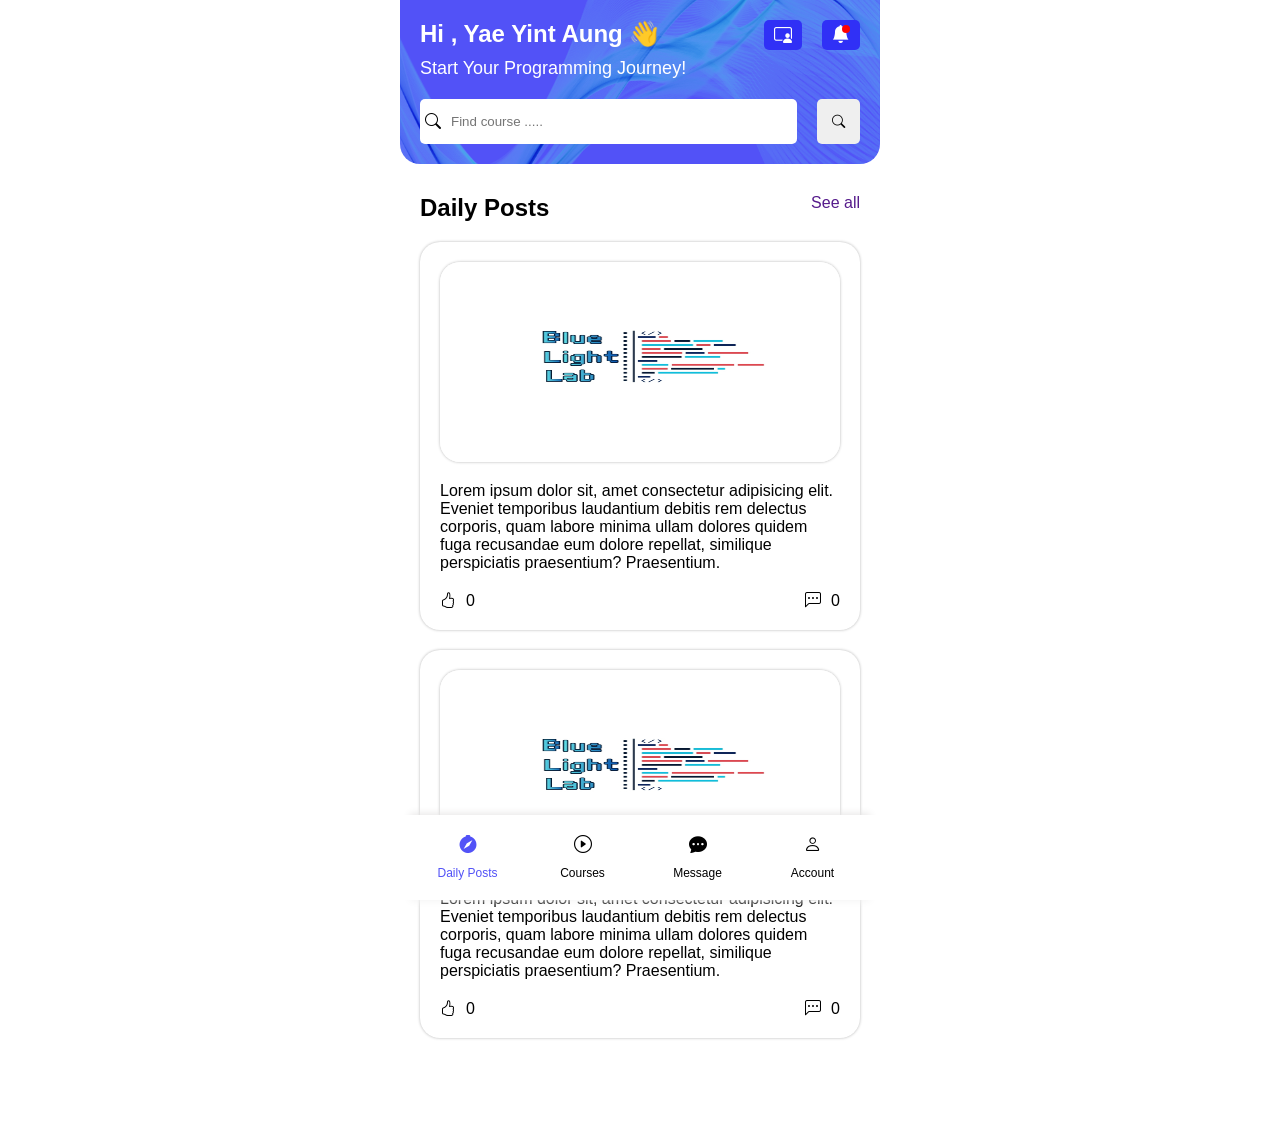
==== index.html @ 75a81de6 "Add files via upload" ====
<!DOCTYPE html>

<html lang="en">
    <head>
        <meta charset="UTF-8">
        <meta name="viewport" content="width=device-width, initial-scale=1.0">
        <title>Blue Light Lab</title>
        <link rel="stylesheet" href="./style.css">
        <link rel="shortcut icon"
            href="./img/Dark Blue Minimalist  Modern Technology Instagram Post.jpg"
            type="image/x-icon">
        <link rel="stylesheet"
            href="https://cdn.jsdelivr.net/npm/bootstrap-icons@1.13.1/font/bootstrap-icons.min.css">
    </head>

    <body>
        <main>
            <nav>
                <section class="nav-top-sec">
                    <div class="nav-top-left">
                        <h2>Hi , Yae Yint Aung 👋</h2>
                        <p>Start Your Programming Journey!</p>
                    </div>

                    <div class="nav-top-right">
                        <i class="bi bi-person-video3"></i>
                        <div class="noti">
                            <i class="bi bi-bell-fill">
                            </i>
                            <span></span>
                        </div>
                    </div>
                </section>
                <form class="nav-bottom-sec">
                    <div class="search">
                        <i class="bi bi-search"></i>
                        <input type="search" name id
                            placeholder="Find course .....">
                    </div>

                    <button><i class="bi bi-search"></i></button>

                </form>
            </nav>
            <section class="daily-posts">
                <div class="daily-top">
                    <h2>Daily Posts</h2>
                    <a href>See all</a>
                </div>

                <div class="daily-main">
                    <div class="post">
                        <img
                            src="img/Dark Blue Minimalist  Modern Technology Instagram Post.jpg"
                            alt>

                        <p>
                            Lorem ipsum dolor sit, amet consectetur adipisicing
                            elit. Eveniet temporibus laudantium debitis rem
                            delectus corporis, quam labore minima ullam dolores
                            quidem fuga recusandae eum dolore repellat,
                            similique perspiciatis praesentium? Praesentium.
                        </p>

                        <div class="post-info">
                            <div>
                                <i class="bi bi-hand-thumbs-up"></i>
                                <p>0</p>
                            </div>
                            <div>
                                <i class="bi bi-chat-left-dots"></i>
                                <p>0</p>
                            </div>

                        </div>
                    </div>
                    <div class="post course">
                        <img
                            src="img/Dark Blue Minimalist  Modern Technology Instagram Post.jpg"
                            alt>

                        <p>
                            Lorem ipsum dolor sit, amet consectetur adipisicing
                            elit. Eveniet temporibus laudantium debitis rem
                            delectus corporis, quam labore minima ullam dolores
                            quidem fuga recusandae eum dolore repellat,
                            similique perspiciatis praesentium? Praesentium.
                        </p>

                        <div class="post-info">
                            <div>
                                <i class="bi bi-hand-thumbs-up"></i>
                                <p>0</p>
                            </div>
                            <div>
                                <i class="bi bi-chat-left-dots"></i>
                                <p>0</p>
                            </div>

                        </div>
                    </div>
                </div>
            </section>

            <footer>
                <a class="active">
                    <i class="bi bi-compass-fill"></i>
                    <span>Daily Posts</span>
                </a>
                <a>
                    <i class="bi bi-play-circle"></i>
                    <span>Courses</span>
                </a>
                <a>
                    <i class="bi bi-chat-dots-fill"></i>
                    <span>Message</span>
                </a>
                <a>
                    <i class="bi bi-person"></i>
                    <span>Account</span>
                </a>
            </footer>
        </main>
    </body>

</html>
---- style.css ----
*{
    margin: 0;
    padding: 0;
    box-sizing: border-box;
    font-family: sans-serif;
}
body{
    display: flex;
    flex-direction: row;
    justify-content: center;
}
a{
    text-decoration: none;
}
main{
    flex: 1;
    max-width: 480px;
    height: 100vh;
    width: 100%;
    position: relative;
}
/* Nav Bar */
nav{
    width: 100%;
    max-width: 480px;
    height: fit-content;
    
    background: rgb(82, 82, 247) url(img/pngwing.com\ \(1\).png) right no-repeat;
    background-size: 500px;
    border-bottom-left-radius: 20px;
    border-bottom-right-radius: 20px;
    padding: 20px;
    display: flex;
    flex-direction: column;
    gap: 20px;
    position: sticky;
    top: 0;
    z-index: 100;
}

.nav-top-sec{
    display: flex;
    flex-direction: row;
    justify-content: space-between;
    width: 100%;
    color: white;
}

.nav-top-left{
    display: flex;
    flex-direction: column;
    gap: 10px;
}

.nav-top-left p,.nav-top-right i{
    font-size: 18px;
}

.nav-top-right{
    display: flex;
    flex-direction: row;
    gap: 20px;
}

.nav-top-right i{
    height: 50%;
    padding:  5px 10px;
    background-color: rgb(48, 48, 246);
    border-radius: 5px;
    position: relative;
    max-height: 31px;
}
.noti{
    display: flex;
    position: relative;
}
.noti span{
    display: block;
    width: 8px;
    height: 8px;
    background-color: red;
    position: absolute;
    top: 5px;
    right: 10px;
    border-radius: 50%;
}

.nav-bottom-sec{
    display: flex;
    flex-direction: row;
    gap: 20px;
    flex-wrap: wrap;
}

.search{
    display: flex;
    background-color: white;
    flex: 1;
    align-items: center;
    padding: 5px;
    border-radius: 5px;
}

.search input{
    flex: 1;
    padding: 5px 10px;
    border: none;
    outline: none;
    background-color: transparent;
    width: 0;
}

.nav-bottom-sec button{
    padding: 15px;
    border: none;
    border-radius: 5px;
}

/* Footer */

footer{
    width: 100%;
    max-width: 480px;
    background-color: white;
    padding: 20px;
    height: fit-content;
    display: flex;
    flex-direction: row;
    gap: 20px;
    position: sticky;
    bottom: 0;
    box-shadow: 
         0px 11px 8px -10px #f3f3f3,
         0px -11px 8px -10px #e5e4e4; 
    border-top-left-radius: 5px;
    border-top-right-radius: 5px;
    z-index: 100;
}

footer a{
    display: flex;
    flex-direction: column;
    justify-content: flex-start;
    align-items: center;
    flex: 1;
    gap: 10px;
    text-decoration: none;
    transition: all 0.3s;
}
footer i{
    font-size: 18px;
}
footer a.active{
    color: rgb(82, 82, 247);
}
footer span{
    font-size: 12px;
    text-align: center;
}

footer a:hover{
    color: rgb(82, 82, 247);
}
/* Daily Posts */
.daily-posts{
    width: 100%;
    padding: 10px 20px;

}
.daily-top{
    margin: 20px 0px;
    display: flex;
    justify-content: space-between;
    
}
.daily-main{
    display: flex;
    flex-direction: column;
    gap: 20px;
}
.post{
    display: flex;
    flex-direction: column;
    gap: 20px;
    border-radius: 20px;
    box-shadow: 0px 0px 3px rgba(0,0,0,0.3);
    padding: 20px;
}
.post img{
    width: 100%;
    height: 200px;
    border-radius: 20px;
    box-shadow: 0px 0px 3px rgba(0,0,0,0.3);
}
.post-info{
    display: flex;
    flex-direction: row;
    justify-content: space-between;
}
.post-info div{
    display: flex;
    gap: 10px;
}
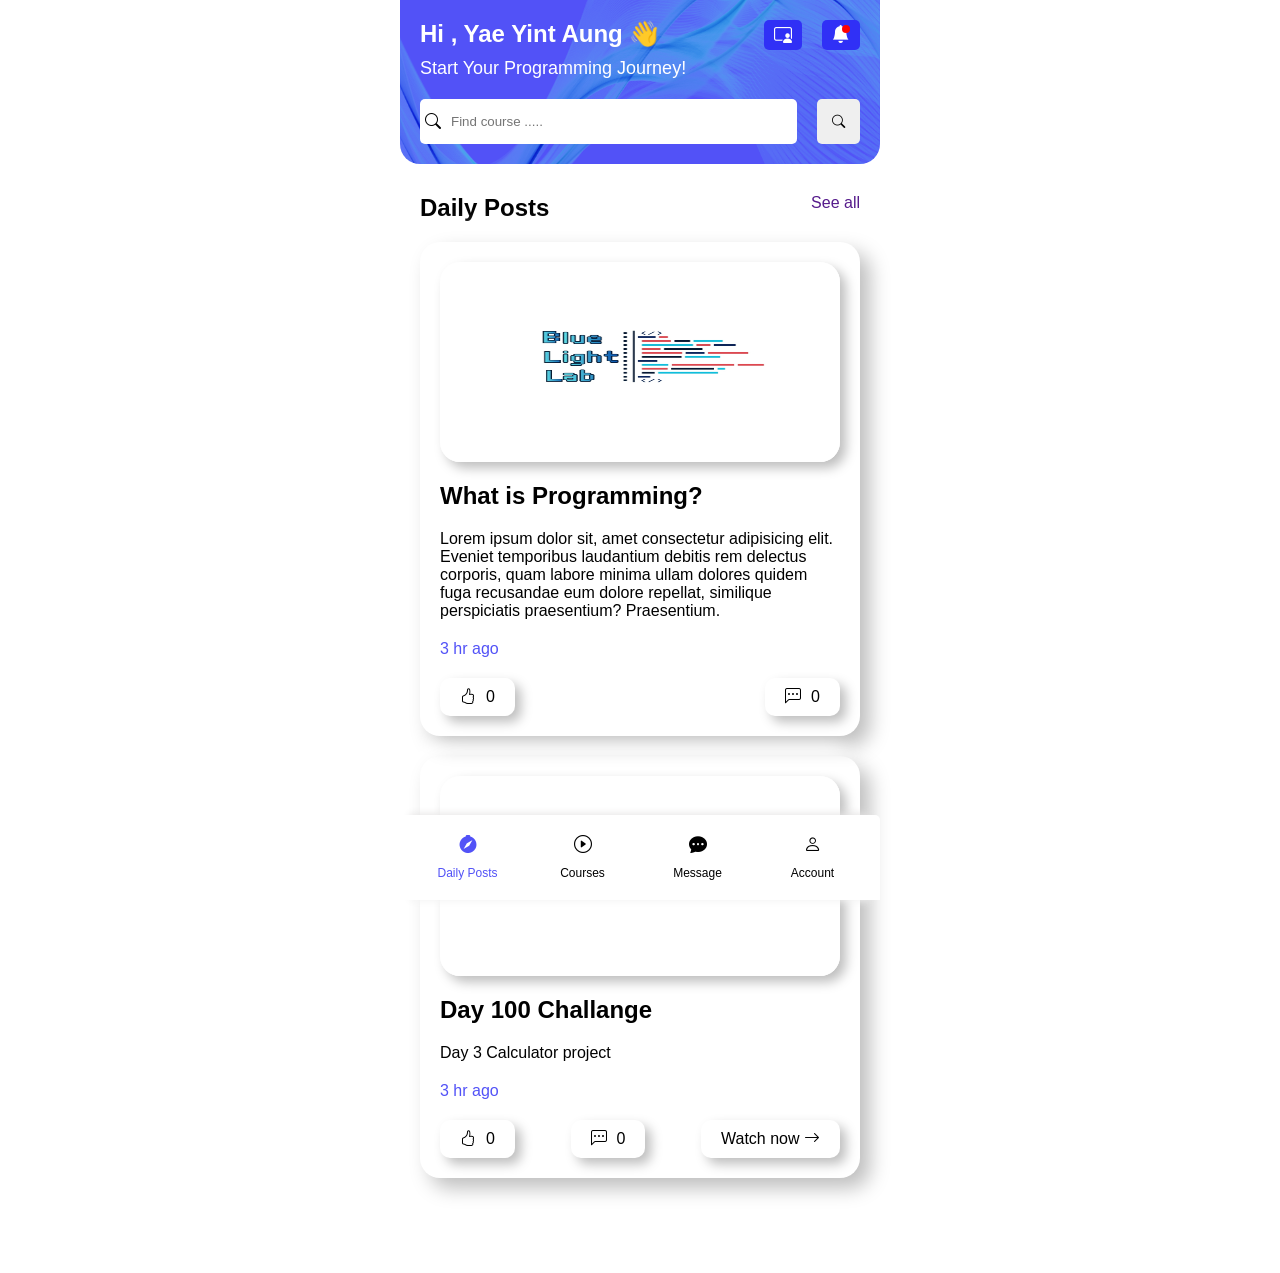
==== commit e0606cab: "Update index.html" ====
--- a/index.html
+++ b/index.html
@@ -53,13 +53,18 @@
                         <img
                             src="img/Dark Blue Minimalist  Modern Technology Instagram Post.jpg"
                             alt>
-
+                        <h2>
+                            What is Programming?
+                        </h2>
                         <p>
                             Lorem ipsum dolor sit, amet consectetur adipisicing
                             elit. Eveniet temporibus laudantium debitis rem
                             delectus corporis, quam labore minima ullam dolores
                             quidem fuga recusandae eum dolore repellat,
                             similique perspiciatis praesentium? Praesentium.
+                        </p>
+                        <p class="time">
+                            3 hr ago
                         </p>
 
                         <div class="post-info">
@@ -74,17 +79,18 @@
 
                         </div>
                     </div>
-                    <div class="post course">
+                    <div class="post-video">
                         <img
                             src="img/Dark Blue Minimalist  Modern Technology Instagram Post.jpg"
                             alt>
-
+                        <h2>
+                            Day 100 Challange
+                        </h2>
                         <p>
-                            Lorem ipsum dolor sit, amet consectetur adipisicing
-                            elit. Eveniet temporibus laudantium debitis rem
-                            delectus corporis, quam labore minima ullam dolores
-                            quidem fuga recusandae eum dolore repellat,
-                            similique perspiciatis praesentium? Praesentium.
+                            Day 3 Calculator project
+                        </p>
+                        <p class="time">
+                            3 hr ago
                         </p>
 
                         <div class="post-info">
@@ -97,10 +103,14 @@
                                 <p>0</p>
                             </div>
 
+                            <a href="">Watch now <i class="bi bi-arrow-right"></i></a>
+
                         </div>
                     </div>
                 </div>
             </section>
+
+           
 
             <footer>
                 <a class="active">
@@ -123,4 +133,4 @@
         </main>
     </body>
 
-</html>+</html>
--- a/style.css
+++ b/style.css
@@ -99,6 +99,7 @@
     align-items: center;
     padding: 5px;
     border-radius: 5px;
+    
 }
 
 .search input{
@@ -108,6 +109,7 @@
     outline: none;
     background-color: transparent;
     width: 0;
+    
 }
 
 .nav-bottom-sec button{
@@ -178,26 +180,52 @@
     flex-direction: column;
     gap: 20px;
 }
-.post{
+.post,.post-video{
     display: flex;
     flex-direction: column;
     gap: 20px;
     border-radius: 20px;
-    box-shadow: 0px 0px 3px rgba(0,0,0,0.3);
+    box-shadow: 
+    10px 10px 20px #bebebe,
+    -10px -10px 20px #ffffff;
+
     padding: 20px;
 }
-.post img{
+
+.post img,.post-video img{
     width: 100%;
     height: 200px;
     border-radius: 20px;
-    box-shadow: 0px 0px 3px rgba(0,0,0,0.3);
-}
+    box-shadow: 
+    6px 6px 12px #bebebe,
+    -6px -6px 12px #ffffff;
+}
+.post-video a{
+    color: inherit;
+    box-shadow: 
+    6px 6px 12px #bebebe,
+    -6px -6px 12px #ffffff;
+    padding: 10px 20px;
+    border-radius: 10px;
+    transition: all 0.3s;
+}
+
 .post-info{
     display: flex;
     flex-direction: row;
     justify-content: space-between;
 }
 .post-info div{
+    box-shadow: 
+    6px 6px 12px #bebebe,
+    -6px -6px 12px #ffffff;
+    padding: 10px 20px;
+    border-radius: 10px;
+}
+.post-info div{
     display: flex;
     gap: 10px;
-}+}
+.time{
+    color: rgb(82, 82, 247);
+}
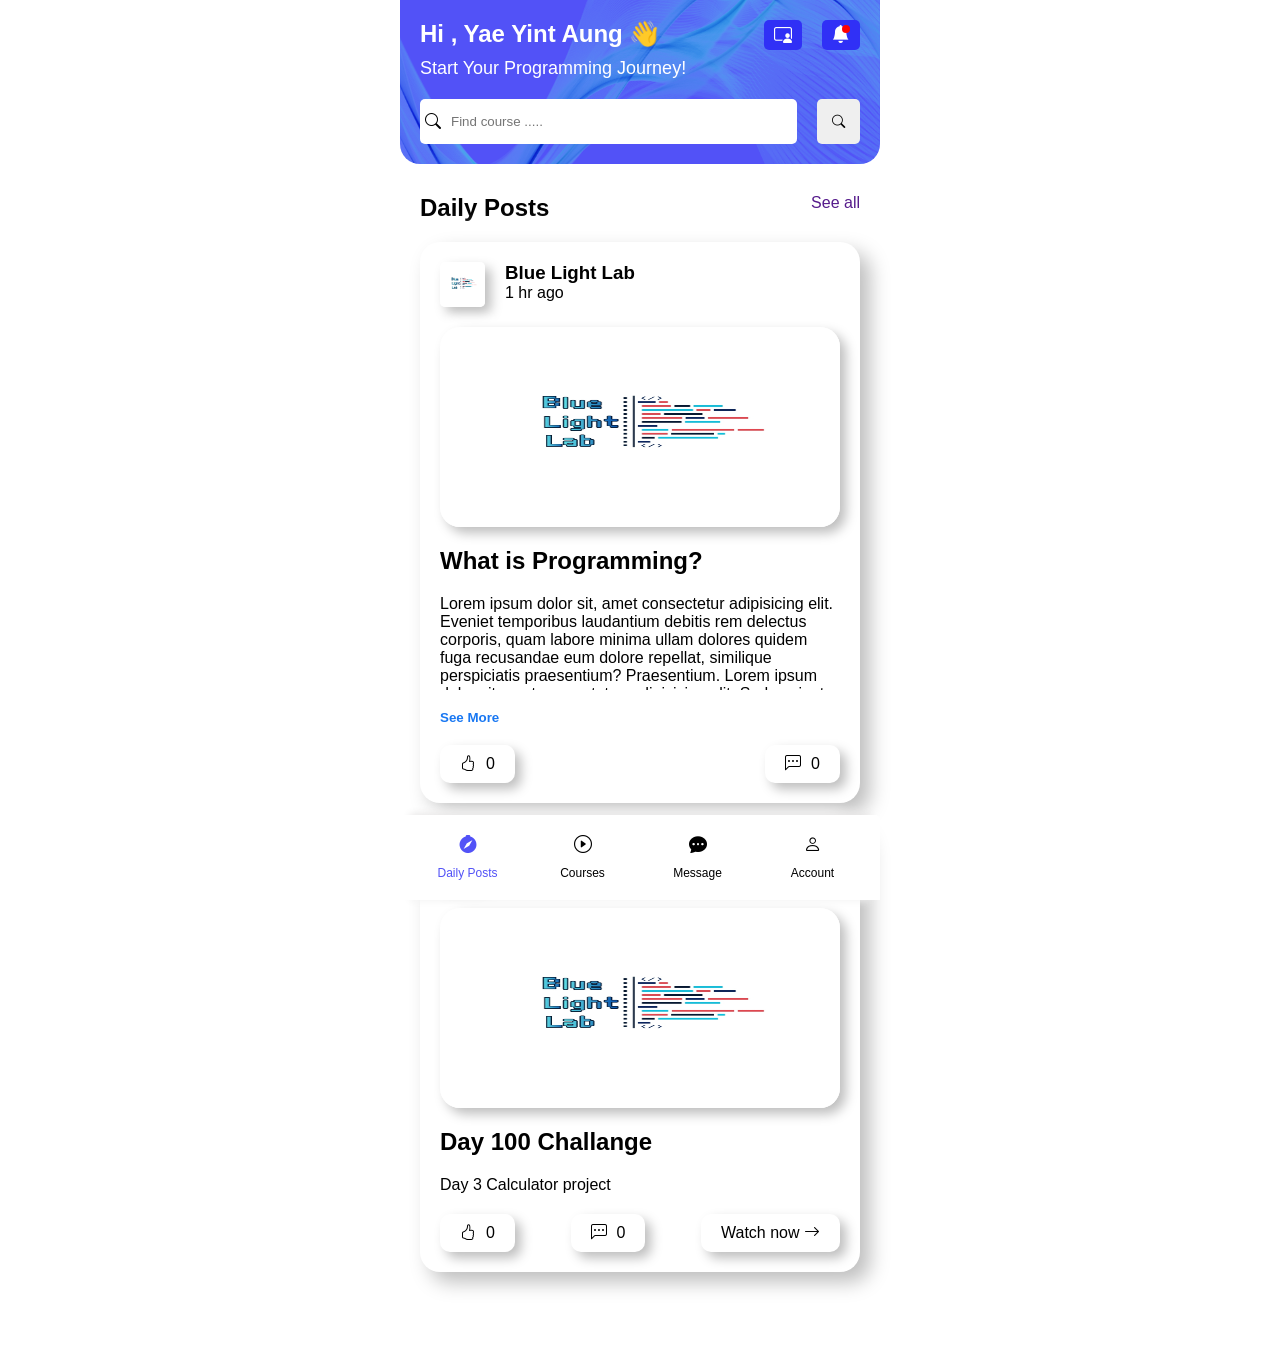
==== commit 21cf58f8: "Update index.html" ====
--- a/index.html
+++ b/index.html
@@ -50,22 +50,38 @@
 
                 <div class="daily-main">
                     <div class="post">
-                        <img
-                            src="img/Dark Blue Minimalist  Modern Technology Instagram Post.jpg"
-                            alt>
-                        <h2>
-                            What is Programming?
-                        </h2>
-                        <p>
-                            Lorem ipsum dolor sit, amet consectetur adipisicing
-                            elit. Eveniet temporibus laudantium debitis rem
-                            delectus corporis, quam labore minima ullam dolores
-                            quidem fuga recusandae eum dolore repellat,
-                            similique perspiciatis praesentium? Praesentium.
-                        </p>
-                        <p class="time">
-                            3 hr ago
-                        </p>
+                        <div class="post-owner">
+                            <img src="img/Dark Blue Minimalist  Modern Technology Instagram Post.jpg" alt="">
+
+                            <div>
+                                <h3>Blue Light Lab</h3>
+                                <p>1 hr ago</p>
+                            </div>
+                        </div>
+                        <div class="post-main">
+                            <img
+                                src="img/Dark Blue Minimalist  Modern Technology Instagram Post.jpg"
+                                alt>
+                            <h2>
+                                What is Programming?
+                            </h2>
+                            <p class="content">
+                                Lorem ipsum dolor sit, amet consectetur
+                                adipisicing
+                                elit. Eveniet temporibus laudantium debitis rem
+                                delectus corporis, quam labore minima ullam
+                                dolores
+                                quidem fuga recusandae eum dolore repellat,
+                                similique perspiciatis praesentium? Praesentium.
+                                Lorem ipsum dolor sit amet consectetur,
+                                adipisicing elit. Sed sapiente nam blanditiis,
+                                vel, dicta odit placeat necessitatibus
+                                perferendis voluptate minima eligendi voluptas
+                                voluptatibus fugiat quia, nemo dignissimos atque
+                                excepturi possimus!
+                            </p>
+                            <button class="toggle-btn">See More</button>
+                        </div>
 
                         <div class="post-info">
                             <div>
@@ -80,18 +96,25 @@
                         </div>
                     </div>
                     <div class="post-video">
-                        <img
-                            src="img/Dark Blue Minimalist  Modern Technology Instagram Post.jpg"
-                            alt>
-                        <h2>
-                            Day 100 Challange
-                        </h2>
-                        <p>
-                            Day 3 Calculator project
-                        </p>
-                        <p class="time">
-                            3 hr ago
-                        </p>
+                        <div class="post-owner">
+                            <img src="img/Dark Blue Minimalist  Modern Technology Instagram Post.jpg" alt="">
+
+                            <div>
+                                <h3>Blue Light Lab</h3>
+                                <p>1 hr ago</p>
+                            </div>
+                        </div>
+                        <div class="post-main">
+                            <img
+                                src="img/Dark Blue Minimalist  Modern Technology Instagram Post.jpg"
+                                alt>
+                            <h2>
+                                Day 100 Challange
+                            </h2>
+                            <p>
+                                Day 3 Calculator project
+                            </p>
+                        </div>
 
                         <div class="post-info">
                             <div>
@@ -103,14 +126,13 @@
                                 <p>0</p>
                             </div>
 
-                            <a href="">Watch now <i class="bi bi-arrow-right"></i></a>
+                            <a href>Watch now <i
+                                    class="bi bi-arrow-right"></i></a>
 
                         </div>
                     </div>
                 </div>
             </section>
-
-           
 
             <footer>
                 <a class="active">
@@ -131,6 +153,8 @@
                 </a>
             </footer>
         </main>
+
+        <script src="script.js"></script>
     </body>
 
 </html>
--- a/style.css
+++ b/style.css
@@ -191,6 +191,11 @@
 
     padding: 20px;
 }
+.post-main{
+    display: flex;
+    flex-direction: column;
+    gap: 20px;
+}
 
 .post img,.post-video img{
     width: 100%;
@@ -209,7 +214,27 @@
     border-radius: 10px;
     transition: all 0.3s;
 }
-
+/* Limit paragraph height */
+.content {
+  max-height: 95px;   /* Adjust this */
+  overflow: hidden;
+  transition: max-height 0.4s ease;
+}
+
+/* Expanded state */
+.content.expanded {
+  max-height: fit-content; /* Large enough to show full text */
+}
+
+.toggle-btn {
+  border: none;
+  background: none;
+  color: #1877f2;
+  font-weight: bold;
+  cursor: pointer;
+  display: flex;
+  justify-content: flex-start;
+}
 .post-info{
     display: flex;
     flex-direction: row;
@@ -226,6 +251,15 @@
     display: flex;
     gap: 10px;
 }
-.time{
-    color: rgb(82, 82, 247);
-}
+
+.post-owner img{
+    width: 45px;
+    height: 45px;
+    border-radius: 5px;
+}
+
+.post-owner{
+    display: flex;
+    flex-direction: row;
+    gap: 20px;
+}
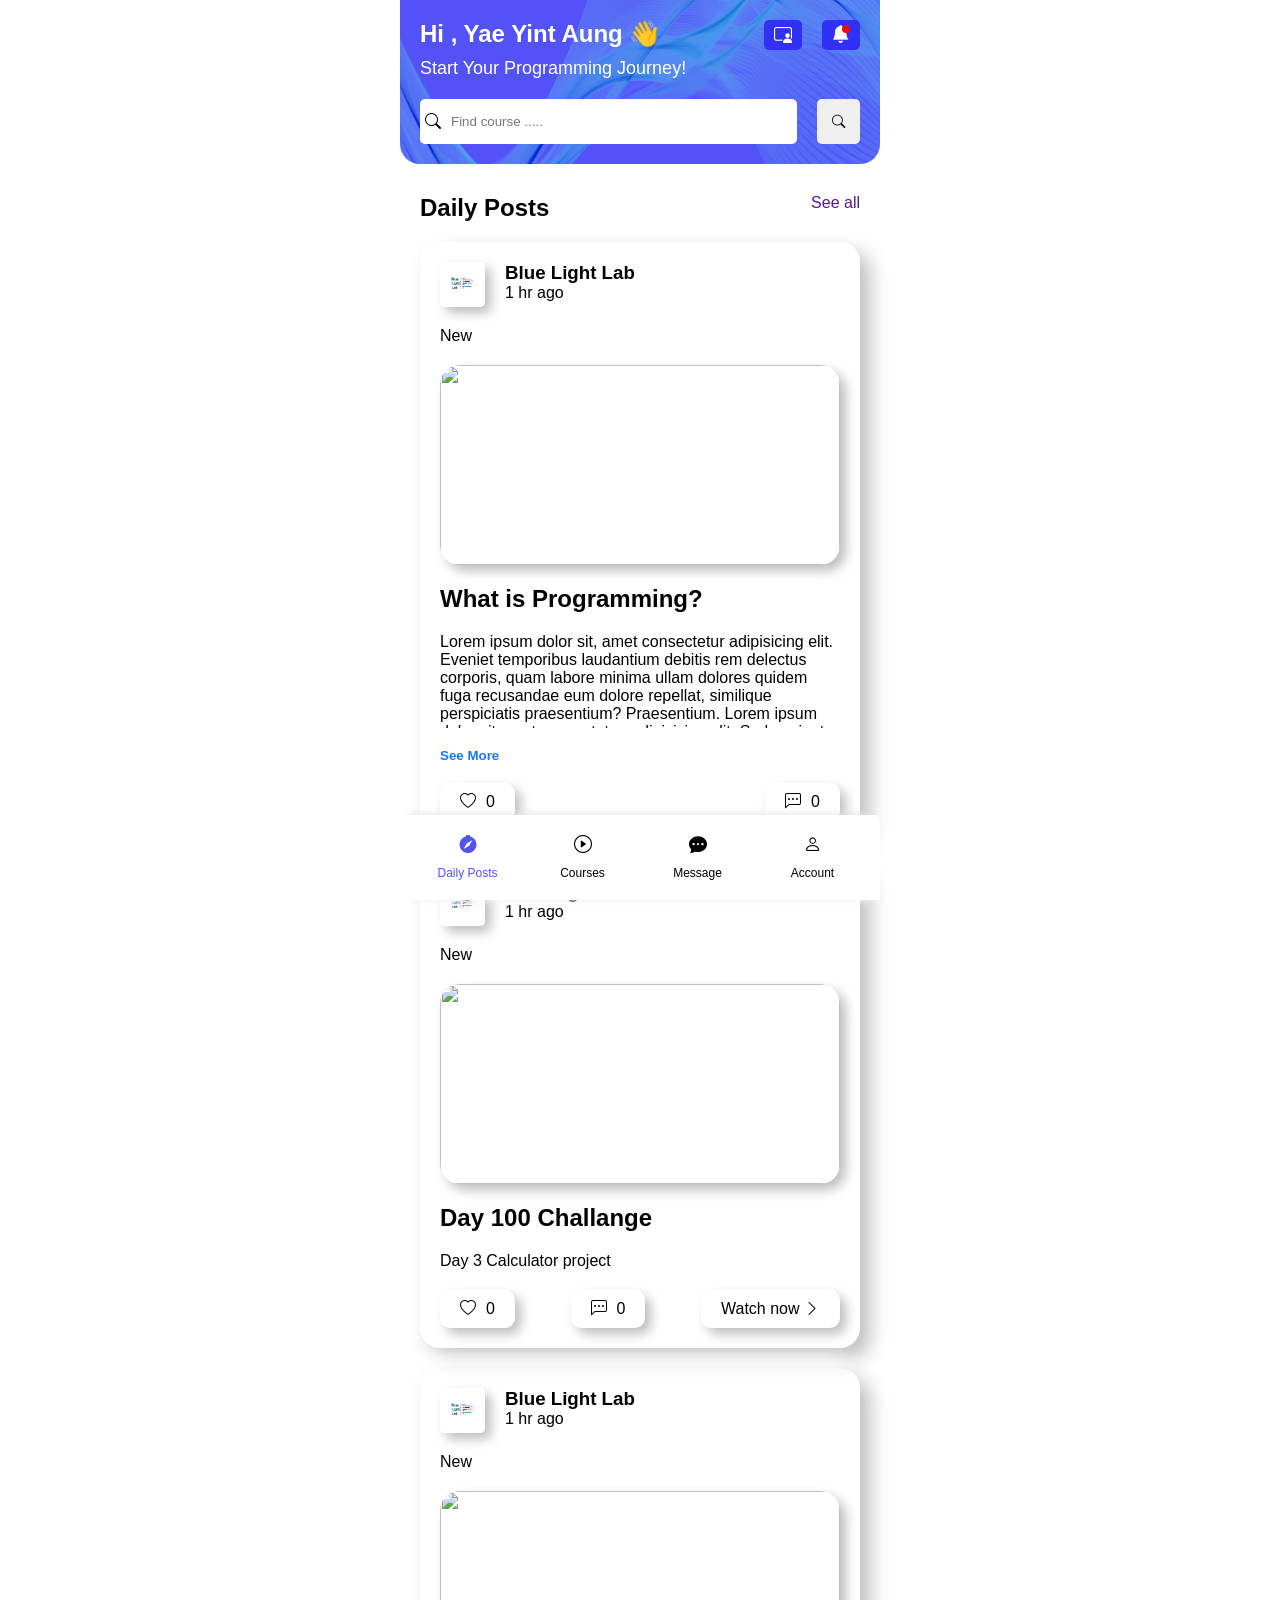
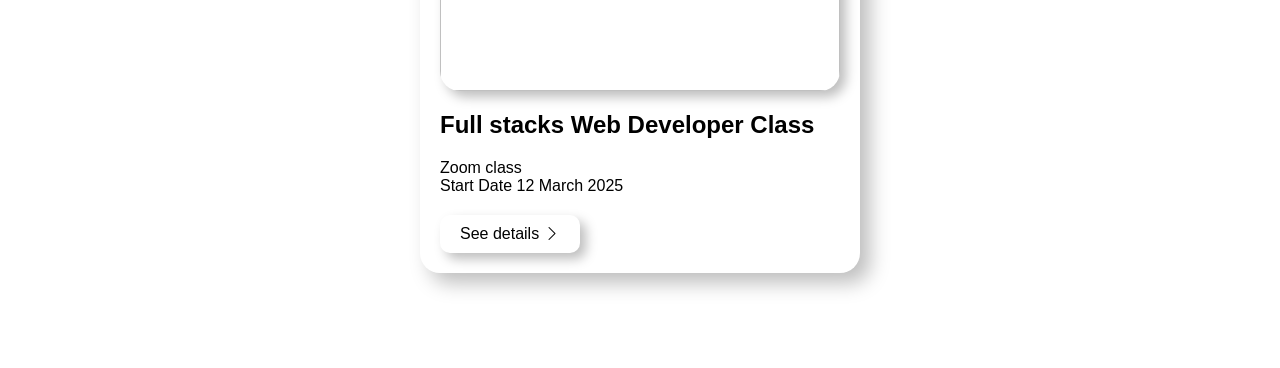
==== commit dace9451: "Update index.html" ====
--- a/index.html
+++ b/index.html
@@ -51,7 +51,9 @@
                 <div class="daily-main">
                     <div class="post">
                         <div class="post-owner">
-                            <img src="img/Dark Blue Minimalist  Modern Technology Instagram Post.jpg" alt="">
+                            <img
+                                src="img/Dark Blue Minimalist  Modern Technology Instagram Post.jpg"
+                                alt>
 
                             <div>
                                 <h3>Blue Light Lab</h3>
@@ -59,8 +61,9 @@
                             </div>
                         </div>
                         <div class="post-main">
+                            <span class="tag">New</span>
                             <img
-                                src="img/Dark Blue Minimalist  Modern Technology Instagram Post.jpg"
+                                src="https://jessup.edu/wp-content/uploads/2023/12/Programming-in-Computer-Science.jpg"
                                 alt>
                             <h2>
                                 What is Programming?
@@ -85,7 +88,7 @@
 
                         <div class="post-info">
                             <div>
-                                <i class="bi bi-hand-thumbs-up"></i>
+                                <i class="bi bi-heart"></i>
                                 <p>0</p>
                             </div>
                             <div>
@@ -97,7 +100,9 @@
                     </div>
                     <div class="post-video">
                         <div class="post-owner">
-                            <img src="img/Dark Blue Minimalist  Modern Technology Instagram Post.jpg" alt="">
+                            <img
+                                src="img/Dark Blue Minimalist  Modern Technology Instagram Post.jpg"
+                                alt>
 
                             <div>
                                 <h3>Blue Light Lab</h3>
@@ -105,8 +110,9 @@
                             </div>
                         </div>
                         <div class="post-main">
+                            <span class="tag">New</span>
                             <img
-                                src="img/Dark Blue Minimalist  Modern Technology Instagram Post.jpg"
+                                src="https://encrypted-tbn0.gstatic.com/images?q=tbn:ANd9GcTcWPIzNEroz-Vy3ef7WUwf3KwLpqCyrioMKA&s"
                                 alt>
                             <h2>
                                 Day 100 Challange
@@ -118,7 +124,7 @@
 
                         <div class="post-info">
                             <div>
-                                <i class="bi bi-hand-thumbs-up"></i>
+                                <i class="bi bi-heart"></i>
                                 <p>0</p>
                             </div>
                             <div>
@@ -126,8 +132,39 @@
                                 <p>0</p>
                             </div>
 
-                            <a href>Watch now <i
-                                    class="bi bi-arrow-right"></i></a>
+                            <a href>Watch now <i class="bi bi-chevron-right"></i></a>
+
+                        </div>
+                    </div>
+
+                    <div class="post-video">
+                        <div class="post-owner">
+                            <img
+                                src="img/Dark Blue Minimalist  Modern Technology Instagram Post.jpg"
+                                alt>
+
+                            <div>
+                                <h3>Blue Light Lab</h3>
+                                <p>1 hr ago</p>
+                            </div>
+                        </div>
+                        <div class="post-main">
+                            <span class="tag">New</span>
+                            <img
+                                src="https://encrypted-tbn0.gstatic.com/images?q=tbn:ANd9GcTcWPIzNEroz-Vy3ef7WUwf3KwLpqCyrioMKA&s"
+                                alt>
+                            <h2>
+                                Full stacks Web Developer Class
+                            </h2>
+                            <p>
+                                Zoom class <br>
+                                Start Date 12 March 2025
+                            </p>
+                        </div>
+
+                        <div class="post-info">
+
+                            <a href>See details <i class="bi bi-chevron-right"></i></a>
 
                         </div>
                     </div>
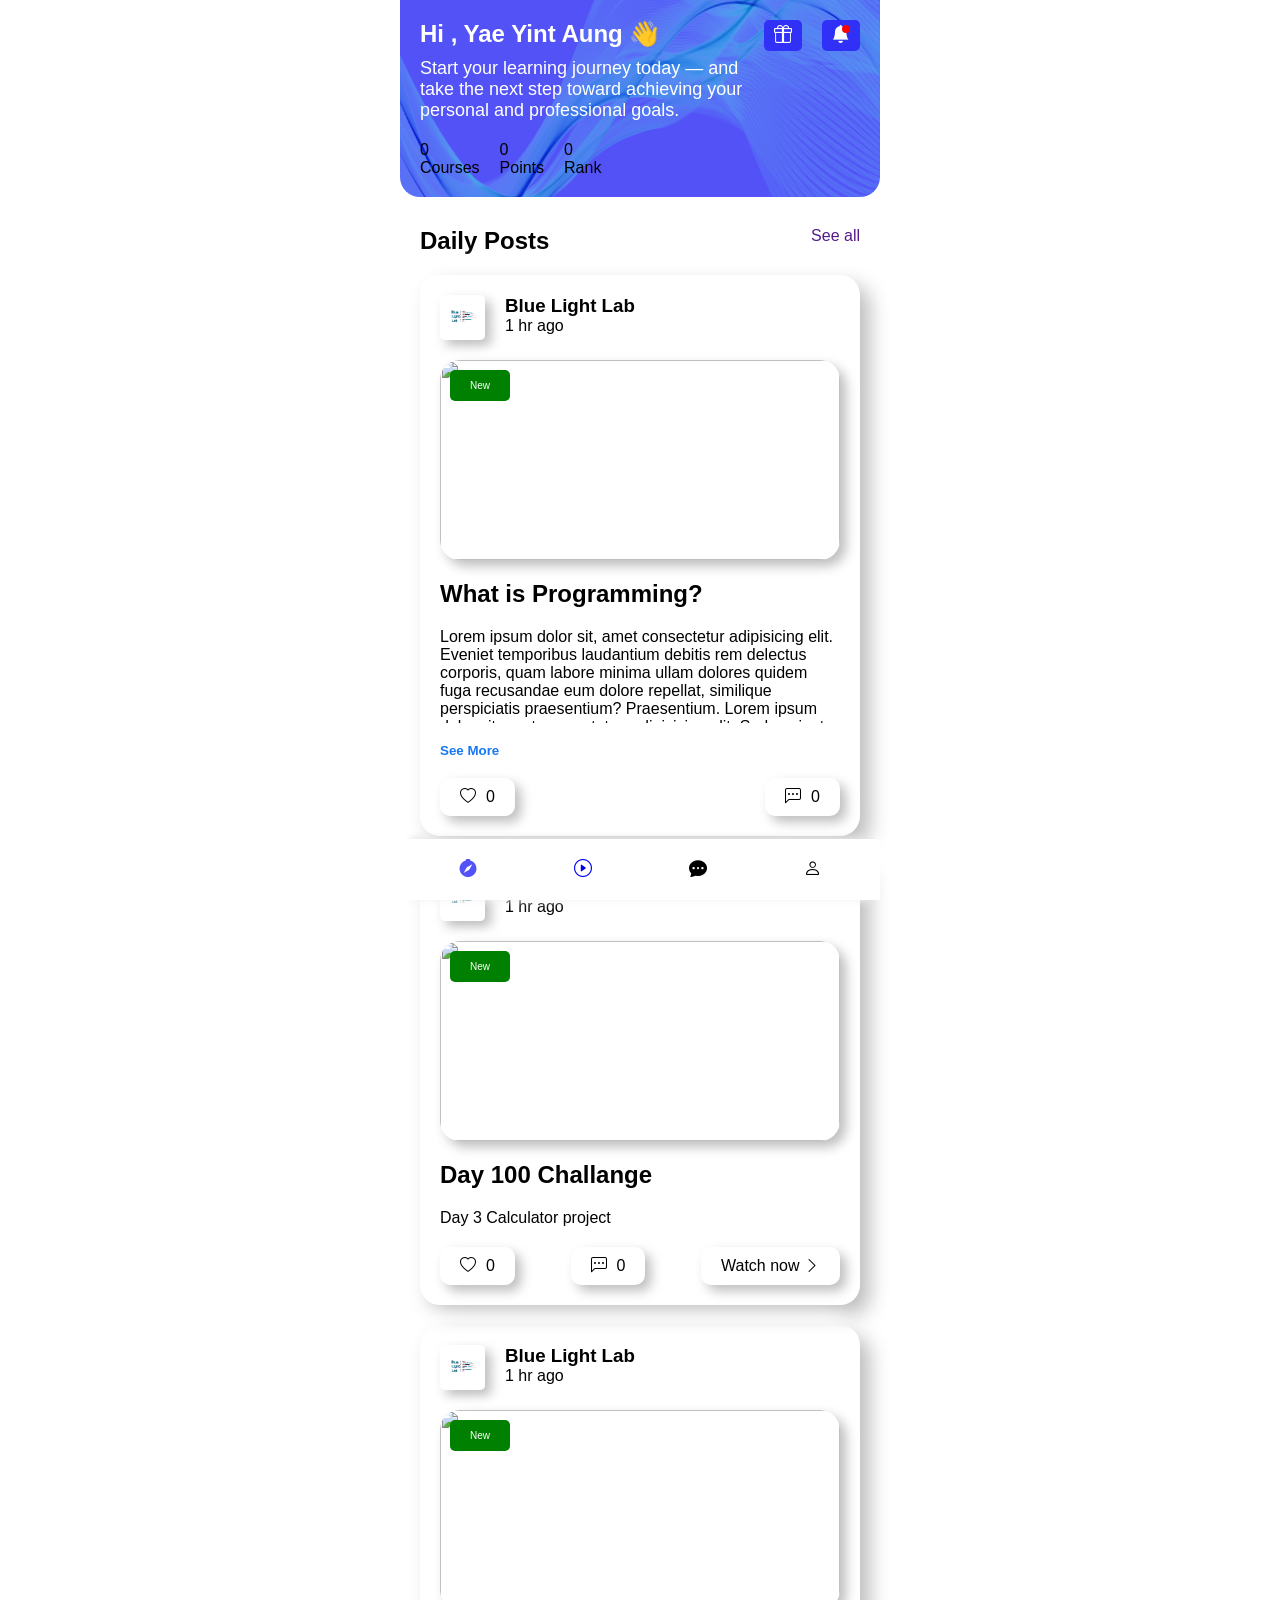
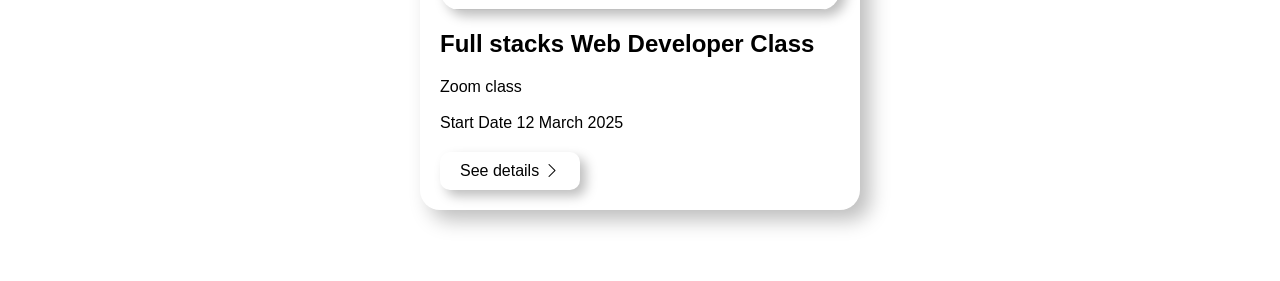
==== commit bed40002: "Update index.html" ====
--- a/index.html
+++ b/index.html
@@ -19,11 +19,12 @@
                 <section class="nav-top-sec">
                     <div class="nav-top-left">
                         <h2>Hi , Yae Yint Aung 👋</h2>
-                        <p>Start Your Programming Journey!</p>
+                        <p>Start your learning journey today — and take the next step toward achieving your personal and professional goals.</p>
                     </div>
 
                     <div class="nav-top-right">
-                        <i class="bi bi-person-video3"></i>
+                        <i class="bi bi-gift"></i>
+                        
                         <div class="noti">
                             <i class="bi bi-bell-fill">
                             </i>
@@ -31,16 +32,21 @@
                         </div>
                     </div>
                 </section>
-                <form class="nav-bottom-sec">
-                    <div class="search">
-                        <i class="bi bi-search"></i>
-                        <input type="search" name id
-                            placeholder="Find course .....">
-                    </div>
-
-                    <button><i class="bi bi-search"></i></button>
-
-                </form>
+                <div class="nav-bottom-sec">
+                    <div>
+                        <p>0</p>
+                        <p>Courses</p>
+                    </div>
+                    <div>
+                        <p>0</p>
+                        <p>Points</p>
+                    </div>
+                    <div>
+                        <p>0</p>
+                        <p>Rank</p>
+                    </div>
+
+                </div>
             </nav>
             <section class="daily-posts">
                 <div class="daily-top">
@@ -49,7 +55,7 @@
                 </div>
 
                 <div class="daily-main">
-                    <div class="post">
+                    <div class="post ani">
                         <div class="post-owner">
                             <img
                                 src="img/Dark Blue Minimalist  Modern Technology Instagram Post.jpg"
@@ -98,7 +104,7 @@
 
                         </div>
                     </div>
-                    <div class="post-video">
+                    <div class="post-video ani">
                         <div class="post-owner">
                             <img
                                 src="img/Dark Blue Minimalist  Modern Technology Instagram Post.jpg"
@@ -137,7 +143,7 @@
                         </div>
                     </div>
 
-                    <div class="post-video">
+                    <div class="post-video ani">
                         <div class="post-owner">
                             <img
                                 src="img/Dark Blue Minimalist  Modern Technology Instagram Post.jpg"
@@ -157,7 +163,7 @@
                                 Full stacks Web Developer Class
                             </h2>
                             <p>
-                                Zoom class <br>
+                                Zoom class <br> <br>
                                 Start Date 12 March 2025
                             </p>
                         </div>
@@ -172,21 +178,21 @@
             </section>
 
             <footer>
-                <a class="active">
+                <a href="index.html" class="active">
                     <i class="bi bi-compass-fill"></i>
-                    <span>Daily Posts</span>
-                </a>
-                <a>
+                    <!-- <span>Daily Posts</span> -->
+                </a>
+                <a href="courses.html">
                     <i class="bi bi-play-circle"></i>
-                    <span>Courses</span>
+                    <!-- <span>Courses</span> -->
                 </a>
                 <a>
                     <i class="bi bi-chat-dots-fill"></i>
-                    <span>Message</span>
+                    <!-- <span>Message</span> -->
                 </a>
                 <a>
                     <i class="bi bi-person"></i>
-                    <span>Account</span>
+                    <!-- <span>Account</span> -->
                 </a>
             </footer>
         </main>
--- a/style.css
+++ b/style.css
@@ -195,6 +195,7 @@
     display: flex;
     flex-direction: column;
     gap: 20px;
+    position: relative;
 }
 
 .post img,.post-video img{
@@ -263,3 +264,14 @@
     flex-direction: row;
     gap: 20px;
 }
+
+.tag{
+    position: absolute;
+    left: 10px;
+    top: 10px;
+    padding: 10px 20px;
+    background: green;
+    color:white;
+    border-radius: 5px;
+    font-size: 10px;
+}
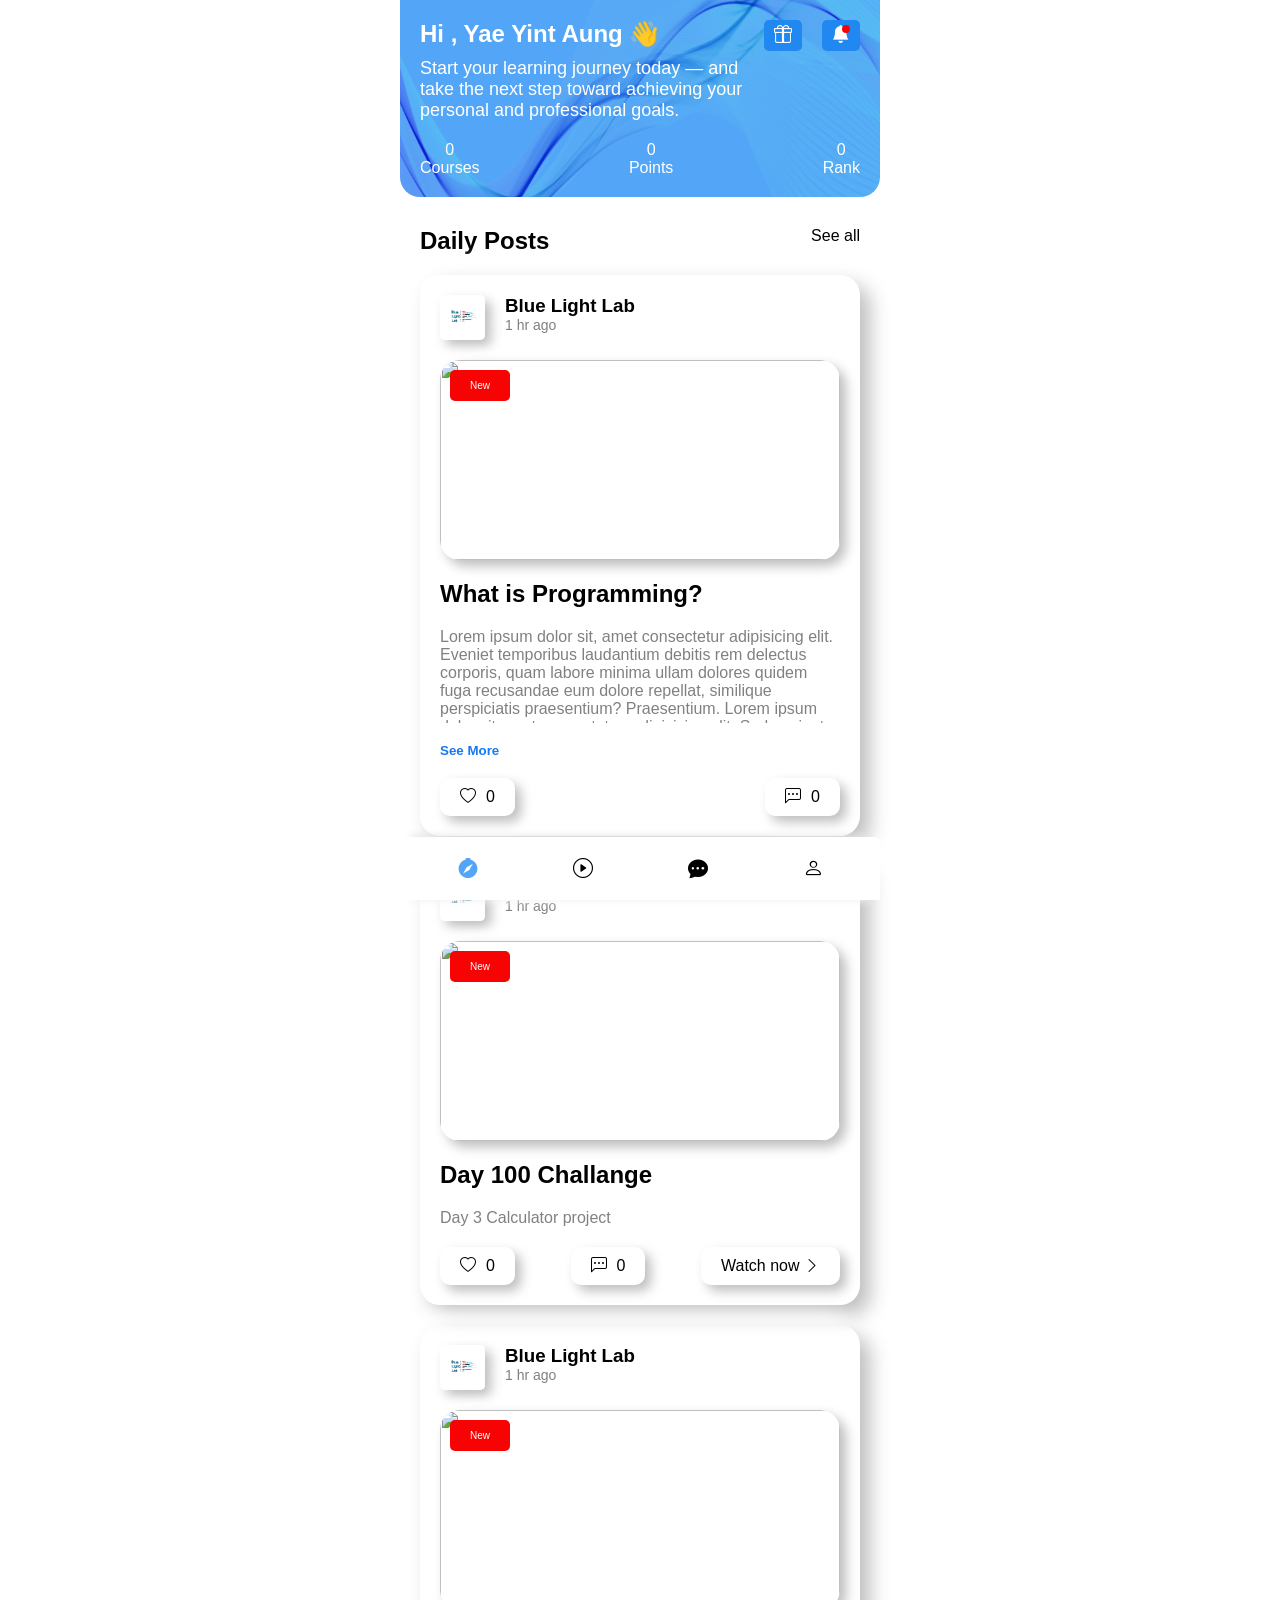
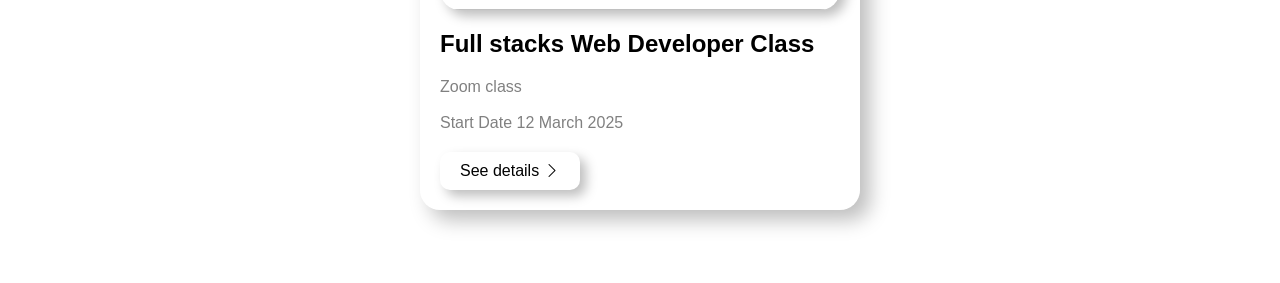
==== commit c9ed8af6: "Update index.html" ====
--- a/index.html
+++ b/index.html
@@ -6,11 +6,16 @@
         <meta name="viewport" content="width=device-width, initial-scale=1.0">
         <title>Blue Light Lab</title>
         <link rel="stylesheet" href="./style.css">
+        <link rel="manifest" href="/manifest.json">
+        <meta name="theme-color" content="#000000">
+        <meta name="apple-mobile-web-app-capable" content="yes">
         <link rel="shortcut icon"
             href="./img/Dark Blue Minimalist  Modern Technology Instagram Post.jpg"
             type="image/x-icon">
         <link rel="stylesheet"
             href="https://cdn.jsdelivr.net/npm/bootstrap-icons@1.13.1/font/bootstrap-icons.min.css">
+        <link rel="apple-touch-icon" sizes="180x180"
+            href="img/Dark Blue Minimalist  Modern Technology Instagram Post.jpg">
     </head>
 
     <body>
@@ -19,12 +24,14 @@
                 <section class="nav-top-sec">
                     <div class="nav-top-left">
                         <h2>Hi , Yae Yint Aung 👋</h2>
-                        <p>Start your learning journey today — and take the next step toward achieving your personal and professional goals.</p>
+                        <p>Start your learning journey today — and take the next
+                            step toward achieving your personal and professional
+                            goals.</p>
                     </div>
 
                     <div class="nav-top-right">
                         <i class="bi bi-gift"></i>
-                        
+
                         <div class="noti">
                             <i class="bi bi-bell-fill">
                             </i>
@@ -138,7 +145,8 @@
                                 <p>0</p>
                             </div>
 
-                            <a href>Watch now <i class="bi bi-chevron-right"></i></a>
+                            <a href>Watch now <i
+                                    class="bi bi-chevron-right"></i></a>
 
                         </div>
                     </div>
@@ -170,7 +178,8 @@
 
                         <div class="post-info">
 
-                            <a href>See details <i class="bi bi-chevron-right"></i></a>
+                            <a href>See details <i
+                                    class="bi bi-chevron-right"></i></a>
 
                         </div>
                     </div>
--- a/style.css
+++ b/style.css
@@ -11,6 +11,7 @@
 }
 a{
     text-decoration: none;
+    color: inherit;
 }
 main{
     flex: 1;
@@ -25,7 +26,7 @@
     max-width: 480px;
     height: fit-content;
     
-    background: rgb(82, 82, 247) url(img/pngwing.com\ \(1\).png) right no-repeat;
+    background: rgb(82, 165, 247) url(img/pngwing.com\ \(1\).png) right no-repeat;
     background-size: 500px;
     border-bottom-left-radius: 20px;
     border-bottom-right-radius: 20px;
@@ -65,7 +66,7 @@
 .nav-top-right i{
     height: 50%;
     padding:  5px 10px;
-    background-color: rgb(48, 48, 246);
+    background-color: rgb(32, 136, 240);
     border-radius: 5px;
     position: relative;
     max-height: 31px;
@@ -90,33 +91,18 @@
     flex-direction: row;
     gap: 20px;
     flex-wrap: wrap;
-}
-
-.search{
-    display: flex;
-    background-color: white;
-    flex: 1;
+    justify-content: space-between;
+}
+
+.nav-bottom-sec div{
+    display: flex;
+    flex-direction: column;
     align-items: center;
-    padding: 5px;
-    border-radius: 5px;
-    
-}
-
-.search input{
-    flex: 1;
-    padding: 5px 10px;
-    border: none;
-    outline: none;
-    background-color: transparent;
-    width: 0;
-    
-}
-
-.nav-bottom-sec button{
-    padding: 15px;
-    border: none;
-    border-radius: 5px;
-}
+    flex-wrap: wrap;
+    color: white;
+}
+
+
 
 /* Footer */
 
@@ -150,10 +136,10 @@
     transition: all 0.3s;
 }
 footer i{
-    font-size: 18px;
+    font-size: 20px;
 }
 footer a.active{
-    color: rgb(82, 82, 247);
+    color: rgb(82, 165, 247);
 }
 footer span{
     font-size: 12px;
@@ -161,7 +147,7 @@
 }
 
 footer a:hover{
-    color: rgb(82, 82, 247);
+    color: rgb(82, 165, 247);
 }
 /* Daily Posts */
 .daily-posts{
@@ -197,7 +183,9 @@
     gap: 20px;
     position: relative;
 }
-
+.post-main p{
+    color: gray;
+}
 .post img,.post-video img{
     width: 100%;
     height: 200px;
@@ -264,14 +252,33 @@
     flex-direction: row;
     gap: 20px;
 }
-
+.post-owner p{
+    color: gray;
+    font-size: 14px;
+}
 .tag{
     position: absolute;
     left: 10px;
     top: 10px;
     padding: 10px 20px;
-    background: green;
+    background: rgb(247, 3, 3);
     color:white;
     border-radius: 5px;
     font-size: 10px;
 }
+@keyframes appear{
+    from{
+        opacity: 0;
+        scale: 0.5;
+    }
+    to{
+        opacity: 1;
+        scale: 1;
+    }
+}
+
+.ani{
+    animation: appear linear;
+    animation-timeline: view();
+    animation-range: entry 0 cover 30%;
+}
